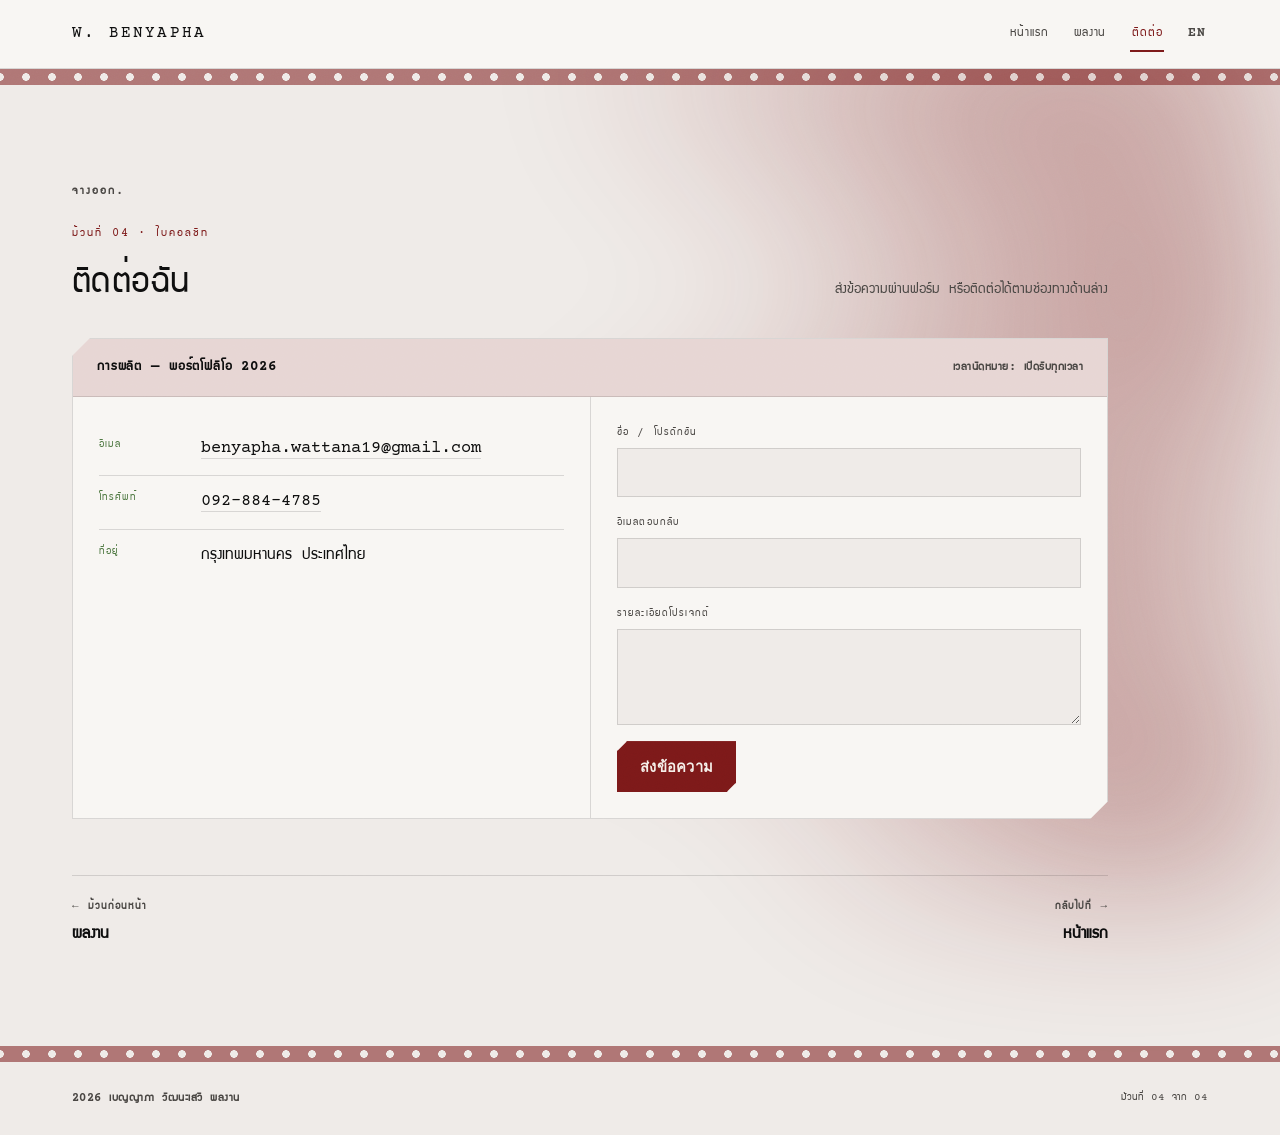
==== contact.html @ 62584064 "Initial commit: Benyapha portfolio site Static portfolio site with home, reel, portfolio, and contac" ====
<!DOCTYPE html>
<html lang="th">
<head>
<meta charset="UTF-8">
<meta name="viewport" content="width=device-width, initial-scale=1.0">
<title data-i18n="meta.title.contact">ติดต่อ — เบญญาภา วัฒนะเสวี</title>
<meta name="description" data-i18n="meta.desc.contact" content="ช่องทางติดต่อและฟอร์มส่งข้อความถึงเบญญาภา วัฒนะเสวี">
<link rel="preconnect" href="https://fonts.googleapis.com">
<link rel="preconnect" href="https://fonts.gstatic.com" crossorigin>
<link href="https://fonts.googleapis.com/css2?family=Yeseva+One&family=GFS+Didot&family=Courier+Prime:ital,wght@0,400;0,700;1,400&display=swap" rel="stylesheet">
<link rel="stylesheet" href="css/style.css?v=22">
</head>
<body data-page="contact">

<div class="grain"></div>

<div class="topbar">
  <a class="brand mono" href="index.html">W. Benyapha</a>
  <nav>
    <a href="index.html" data-nav="home" data-i18n="nav.home">หน้าแรก</a>
    <a href="portfolio.html" data-nav="portfolio" data-i18n="nav.portfolio">ผลงาน</a>
    <a href="contact.html" data-nav="contact" data-i18n="nav.contact">ติดต่อ</a>
    <button type="button" id="langToggle" class="lang-toggle mono" aria-label="Switch to English">EN</button>
  </nav>
</div>

<div class="shell">

  <div class="main">
    <div class="sprocket"></div>

    <section>
      <p class="slugline" data-i18n="slug.fadeOut">จางออก.</p>
      <div class="head-row reveal">
        <div>
          <span class="eyebrow" data-i18n="contact.eyebrow">ม้วนที่ 04 · ใบคอลชีท</span>
          <h2 data-i18n="contact.h2">ติดต่อฉัน</h2>
        </div>
        <p class="head-note" data-i18n="contact.note">ส่งข้อความผ่านฟอร์ม หรือติดต่อได้ตามช่องทางด้านล่าง</p>
      </div>

      <div class="callsheet reveal">
        <div class="callsheet-head">
          <strong data-i18n="contact.cs.production">การผลิต — พอร์ตโฟลิโอ 2026</strong>
          <span class="mono" data-i18n="contact.cs.callTime">เวลานัดหมาย: เปิดรับทุกเวลา</span>
        </div>
        <div class="callsheet-grid">
          <div class="cs-col">
            <dl>
              <div class="cs-row">
                <dt data-i18n="contact.cs.emailLabel">อีเมล</dt>
                <dd><a href="mailto:benyapha.wattana19@gmail.com">benyapha.wattana19@gmail.com</a></dd>
              </div>
              <div class="cs-row">
                <dt data-i18n="contact.cs.phoneLabel">โทรศัพท์</dt>
                <dd><a href="tel:0928844785">092-884-4785</a></dd>
              </div>
              <div class="cs-row">
                <dt data-i18n="contact.cs.locationLabel">ที่อยู่</dt>
                <dd data-i18n="contact.cs.locationValue">กรุงเทพมหานคร ประเทศไทย</dd>
              </div>
            </dl>
          </div>
          <div class="cs-col">
            <form action="mailto:benyapha.wattana19@gmail.com" method="post" enctype="text/plain">
              <div class="field">
                <label for="f-name" data-i18n="contact.form.name">ชื่อ / โปรดักชัน</label>
                <input id="f-name" name="name" type="text" required>
              </div>
              <div class="field">
                <label for="f-email" data-i18n="contact.form.email">อีเมลตอบกลับ</label>
                <input id="f-email" name="email" type="email" required>
              </div>
              <div class="field">
                <label for="f-msg" data-i18n="contact.form.details">รายละเอียดโปรเจกต์</label>
                <textarea id="f-msg" name="message" required></textarea>
              </div>
              <button class="btn btn-solid" type="submit" data-i18n="contact.form.submit">ส่งข้อความ</button>
            </form>
          </div>
        </div>
      </div>

      <nav class="pagenav reveal">
        <a class="prev" href="portfolio.html">
          <span class="dir mono" data-i18n="pagenav.prev">← ม้วนก่อนหน้า</span>
          <span class="pagenav-title" data-i18n="nav.portfolio">ผลงาน</span>
        </a>
        <a class="next" href="index.html">
          <span class="dir mono" data-i18n="pagenav.backTo">กลับไปที่ →</span>
          <span class="pagenav-title" data-i18n="nav.home">หน้าแรก</span>
        </a>
      </nav>
    </section>

    <div class="sprocket"></div>

    <footer>
      <span class="mono" data-i18n="footer.credit">2026 เบญญาภา วัฒนะเสวี ผลงาน</span>
      <span class="theme-note" data-i18n="contact.footer.roll">ม้วนที่ 04 จาก 04</span>
    </footer>
  </div>
</div>

<script src="js/main.js?v=27"></script>
</body>
</html>
---- css/style.css ----
/* ---------- reset / base ---------- */
*,*::before,*::after{box-sizing:border-box;margin:0;padding:0}
html{scroll-behavior:smooth}
@media (prefers-reduced-motion:reduce){html{scroll-behavior:auto}}

/* ---------- Thai display font ---------- */
@font-face{
  font-family:'Supermarket';
  src:url('../fonts/supermarket.ttf') format('truetype');
  font-weight:400; font-style:normal; font-display:swap;
  unicode-range:U+0E00-0E7F;
}

/* ---------- tokens ---------- */
:root{
  --paper:#efebe8; --paper-raised:#f8f6f3; --paper-line:rgba(27,27,27,.14);
  --text:#0e0e0e; --text-muted:#4a4744;
  --khaki:#7c7350; --red:#7d1919; --red-soft:rgba(125,25,25,.14); --on-accent:#f5efe9;
  --green:#4f7942; --green-soft:rgba(79,121,66,.14);
  --shadow: 0 1px 0 rgba(0,0,0,.06);
}

body{
  background:var(--paper); color:var(--text);
  font-family:'Courier Prime','Courier New',ui-monospace,monospace;
  font-size:17px; line-height:1.7;
  -webkit-font-smoothing:antialiased;
  overflow-x:hidden;
}
.mono{
  font-family:'Courier Prime','Courier New',ui-monospace,monospace;
  font-weight:700; letter-spacing:.04em;
}
h1,h2,h3,h4{
  font-family:'Yeseva One','Didot','GFS Didot','Bodoni MT','Playfair Display',serif;
  font-weight:400; text-wrap:balance; line-height:1.15; letter-spacing:.01em;
}
a{color:inherit}
img{max-width:100%;display:block}

/* Thai-language pages use the Supermarket display font throughout; the EN toggle keeps Didot/Courier Prime */
html[lang="th"] body,
html[lang="th"] .mono,
html[lang="th"] .slugline{
  font-family:'Supermarket','Courier Prime','Courier New',ui-monospace,monospace;
}
html[lang="th"] h1,
html[lang="th"] h2,
html[lang="th"] h3,
html[lang="th"] h4{
  font-family:'Supermarket','Didot','GFS Didot','Bodoni MT','Playfair Display',serif;
}

/* ---------- ambient background wash ---------- */
body::before{
  content:""; position:fixed; inset:0; z-index:-1; pointer-events:none;
  background:
    radial-gradient(38% 26% at 82% 6%, var(--red) 0%, transparent 100%),
    radial-gradient(34% 24% at 92% 34%, var(--red) 0%, transparent 100%),
    radial-gradient(38% 26% at 76% 62%, var(--red) 0%, transparent 100%),
    radial-gradient(30% 22% at 90% 88%, var(--red) 0%, transparent 100%);
  filter:blur(80px);
  opacity:.45;
}

/* ---------- film grain overlay ---------- */
.grain{
  position:fixed; inset:0; pointer-events:none; z-index:60; opacity:.05; mix-blend-mode:overlay;
  background-image:url("data:image/svg+xml;utf8,<svg xmlns='http://www.w3.org/2000/svg' width='120' height='120'><filter id='n'><feTurbulence type='fractalNoise' baseFrequency='0.9' numOctaves='2' stitchTiles='stitch'/></filter><rect width='100%25' height='100%25' filter='url(%23n)'/></svg>");
}

/* ---------- sprocket strip (divider) ---------- */
.sprocket{
  height:16px; background:var(--red);
  background-image:radial-gradient(circle, var(--paper) 3.6px, transparent 4px);
  background-size:26px 100%; background-position:13px center; background-repeat:repeat-x;
  opacity:.55;
}

/* ---------- layout shell ---------- */
.shell{display:flex; min-height:100vh}
.main{flex:1; min-width:0}

/* top bar — brand left, nav top-right, always visible */
.topbar{
  display:flex; align-items:center; justify-content:space-between; gap:16px;
  position:sticky; top:0; z-index:40; background:var(--paper-raised);
  border-bottom:1px solid var(--paper-line); padding:16px clamp(20px,6vw,72px);
}
.topbar .brand{
  font-family:'Yeseva One','Didot','GFS Didot','Bodoni MT','Playfair Display',serif;
  font-weight:400; letter-spacing:.14em; font-size:.98rem; text-transform:uppercase; text-decoration:none; color:var(--text);
}
.topbar nav{display:flex; gap:22px; flex-wrap:wrap; justify-content:flex-end}
.topbar nav a{
  font-size:.82rem; text-decoration:none; color:var(--text-muted); letter-spacing:.06em; text-transform:uppercase;
  padding:6px 2px; border-bottom:2px solid transparent; transition:color .2s, border-color .2s;
}
.topbar nav a.active,.topbar nav a:hover{color:var(--red); border-color:var(--red)}
.topbar nav .lang-toggle{
  font-size:.82rem; letter-spacing:.06em; text-transform:uppercase; color:var(--text-muted);
  background:none; border:none; border-bottom:2px solid transparent; padding:6px 2px;
  cursor:pointer; transition:color .2s, border-color .2s;
}
.topbar nav .lang-toggle:hover,.topbar nav .lang-toggle:focus-visible{color:var(--red); border-color:var(--red)}

@media (max-width:900px){
  .topbar{padding:12px 18px; gap:12px}
  .topbar nav{gap:16px}
  .topbar nav a{font-size:.78rem}
  .topbar nav .lang-toggle{font-size:.78rem}
}

section{padding:clamp(48px,8vw,96px) clamp(20px,6vw,72px); max-width:1180px}
.eyebrow{
  display:inline-flex; align-items:center; gap:8px; font-size:.75rem; letter-spacing:.16em;
  text-transform:uppercase; color:var(--red); margin-bottom:14px;
}
.eyebrow-lg{font-size:clamp(1.7rem,3.4vw,2.4rem); font-weight:700}
.slugline{
  font-family:'Courier Prime','Courier New',monospace; font-weight:700;
  font-size:.78rem; letter-spacing:.16em; text-transform:uppercase; color:var(--text-muted);
  margin-bottom:16px;
}

/* ---------- reveal ---------- */
.reveal{opacity:0; transform:translateY(18px); transition:opacity .6s ease, transform .6s ease}
.reveal.in{opacity:1; transform:none}
@media (prefers-reduced-motion:reduce){.reveal{opacity:1; transform:none; transition:none}}

/* ---------- hero / clapperboard ---------- */
.hero{padding-top:clamp(56px,10vw,110px)}
.hero-top{display:flex; flex-wrap:wrap; gap:10px; align-items:center; margin-bottom:28px}
.stripe{
  width:34px; height:14px; background:repeating-linear-gradient(115deg, var(--text) 0 8px, var(--paper) 8px 16px);
  opacity:.85;
}
.hero h1{font-size:clamp(2.5rem,6.4vw,4.6rem); letter-spacing:-.01em}
.hero h1 em{font-style:normal; color:var(--red)}
.hero-sub{max-width:52ch; color:var(--text-muted); margin-top:14px; font-size:1.08rem}

.slate{
  margin-top:44px; background:var(--paper-raised); border:1px solid var(--paper-line);
  clip-path:polygon(18px 0,100% 0,100% calc(100% - 18px),calc(100% - 18px) 100%,0 100%,0 18px);
  box-shadow:var(--shadow);
}
.slate-bar{
  display:flex; justify-content:space-between; align-items:center; gap:12px;
  padding:10px 20px; background:repeating-linear-gradient(115deg, var(--red) 0 14px, var(--text) 14px 28px);
}
.slate-bar span{
  background:var(--paper); color:var(--text); font-weight:800; font-size:.75rem; letter-spacing:.1em;
  padding:4px 10px; text-transform:uppercase;
}
.slate-fields{display:grid; grid-template-columns:repeat(3,1fr)}
.slate-field{padding:20px 24px; border-left:1px solid var(--paper-line)}
.slate-field:first-child{border-left:none}
@media (max-width:720px){
  .slate-fields{grid-template-columns:1fr}
  .slate-field{border-left:none; border-top:1px solid var(--paper-line)}
  .slate-field:first-child{border-top:none}
}
.slate-field dt{font-size:.68rem; letter-spacing:.14em; text-transform:uppercase; color:var(--red); margin-bottom:6px}
.slate-field dd{font-weight:700; font-size:1.02rem}
.slate-field dd.mono{font-weight:400; font-size:.92rem; color:var(--text-muted)}

.skills{display:flex; flex-wrap:wrap; gap:8px; margin-top:20px}
.skills span{
  font-size:.74rem; letter-spacing:.05em; padding:6px 12px; border:1px solid var(--paper-line);
  color:var(--text-muted); background:var(--paper-raised);
}

.cta-row{display:flex; gap:14px; margin-top:32px; flex-wrap:wrap}
.btn{
  display:inline-flex; align-items:center; gap:8px; padding:13px 22px; font-weight:700; font-size:.92rem;
  text-decoration:none; letter-spacing:.02em; border:1px solid var(--text);
  clip-path:polygon(10px 0,100% 0,100% calc(100% - 10px),calc(100% - 10px) 100%,0 100%,0 10px);
  transition:transform .15s ease;
}
.btn:hover{transform:translateY(-2px)}
.btn-solid{background:var(--red); border-color:var(--red); color:var(--on-accent)}
.btn-ghost{background:transparent; color:var(--text)}

/* ---------- section heads ---------- */
.head-row{display:flex; justify-content:space-between; align-items:flex-end; gap:20px; flex-wrap:wrap; margin-bottom:36px}
.head-row h2{font-size:clamp(1.7rem,3.4vw,2.4rem)}
.showreel-title{font-size:clamp(2.4rem,6vw,4rem)}
.head-note{color:var(--text-muted); font-size:.92rem; max-width:36ch}
.subhead{margin-bottom:20px}
.subhead h3{font-size:clamp(1.15rem,2vw,1.5rem)}

/* ---------- showreel ---------- */
.reel-featured{
  position:relative; display:flex; align-items:stretch;
  background:var(--paper-raised);
  border:1px solid var(--paper-line);
  clip-path:polygon(18px 0,100% 0,100% calc(100% - 18px),calc(100% - 18px) 100%,0 100%,0 18px);
  overflow:hidden; margin-bottom:36px; cursor:pointer; transition:border-color .2s ease;
}
.reel-featured:hover,.reel-featured:focus-visible{border-color:var(--red)}
.reel-featured:focus-visible{outline:2px solid var(--red); outline-offset:2px}
.reel-featured-poster{position:relative; flex:none; width:clamp(150px,26vw,260px); aspect-ratio:2/3; overflow:hidden; background:var(--paper-line)}
.reel-featured-img{width:100%; height:100%; object-fit:cover; transition:transform .35s ease}
.reel-featured:hover .reel-featured-img{transform:scale(1.035)}
.reel-featured-info{
  position:relative; flex:1; display:flex; flex-direction:column; justify-content:center;
  gap:10px; padding:clamp(22px,4vw,44px);
}
.reel-featured-eyebrow{color:var(--red); font-size:.72rem; letter-spacing:.2em}
.reel-featured-info h3{font-size:clamp(1.5rem,3.6vw,2.5rem)}
.reel-featured-role{font-size:.78rem; letter-spacing:.03em; color:var(--text-muted)}
.watch-badge{display:inline-flex; align-items:center; gap:10px; font-size:.72rem; letter-spacing:.14em; color:var(--red); margin-top:6px}
.watch-badge-icon{
  width:30px; height:30px; border-radius:50%; border:2px solid var(--red); flex:none;
  display:flex; align-items:center; justify-content:center; transition:background .2s ease;
}
.watch-badge-icon::after{content:""; width:0; height:0; border-style:solid; border-width:7px 0 7px 11px; border-color:transparent transparent transparent var(--red); margin-left:2px}
.reel-featured:hover .watch-badge-icon,.reel-featured:focus-visible .watch-badge-icon{background:var(--red)}
.reel-featured:hover .watch-badge-icon::after,.reel-featured:focus-visible .watch-badge-icon::after{border-left-color:var(--on-accent)}
@media (max-width:560px){.reel-featured{flex-direction:column}.reel-featured-poster{width:100%; aspect-ratio:3/2}}

.reel-grid{display:grid; grid-template-columns:repeat(auto-fill,minmax(200px,1fr)); gap:24px 20px}
.reel-card{
  border:1px solid var(--paper-line); background:var(--paper-raised);
  clip-path:polygon(14px 0,100% 0,100% calc(100% - 14px),calc(100% - 14px) 100%,0 100%,0 14px);
  overflow:hidden; transition:transform .2s ease, border-color .2s ease; cursor:pointer;
}
.reel-card:hover{transform:translateY(-4px); border-color:var(--red)}
.reel-card:focus-visible{outline:2px solid var(--red); outline-offset:2px}
.reel-thumb{
  aspect-ratio:2/3; position:relative; background:var(--paper-line);
}
.reel-thumb-img{position:absolute; inset:0; width:100%; height:100%; object-fit:cover}
.reel-thumb i{position:absolute; inset:0; display:flex; align-items:center; justify-content:center}
.reel-thumb i::before{content:""; width:0; height:0; border-style:solid; border-width:10px 0 10px 16px; border-color:transparent transparent transparent var(--khaki)}
.reel-thumb .dur{position:absolute; right:8px; bottom:8px; font-size:.7rem; background:var(--text); color:var(--paper); padding:2px 6px}
.reel-thumb .play-icon{
  position:absolute; inset:0; display:flex; align-items:center; justify-content:center;
  background:rgba(0,0,0,0); transition:background .2s ease;
}
.reel-thumb .play-icon::before{
  content:""; width:44px; height:44px; border-radius:50%; background:var(--red);
  clip-path:polygon(35% 24%, 78% 50%, 35% 76%); opacity:0; transform:scale(.8);
  transition:opacity .2s ease, transform .2s ease; box-shadow:0 0 0 6px rgba(0,0,0,.15);
}
.reel-card:hover .play-icon,.reel-card:focus-visible .play-icon{background:rgba(0,0,0,.2)}
.reel-card:hover .play-icon::before,.reel-card:focus-visible .play-icon::before{opacity:1; transform:scale(1)}
.reel-body{padding:14px 16px 18px}
.reel-tag{font-size:.66rem; letter-spacing:.08em; text-transform:uppercase; color:var(--green); line-height:1.5; display:block}
.reel-body h4{font-size:1.2rem; margin-top:6px; font-weight:400}

/* ---------- portfolio / contact sheet ---------- */
.sheet{display:grid; grid-template-columns:repeat(auto-fill,minmax(180px,1fr)); gap:14px}
.frame{
  position:relative; aspect-ratio:4/5; border:1px solid var(--paper-line); overflow:hidden; background:var(--paper-raised);
  cursor:pointer;
}
.frame:focus-visible{outline:2px solid var(--red); outline-offset:2px}
.frame .swatch{position:absolute; inset:0}
.frame img.swatch{width:100%; height:100%; object-fit:cover}
.frame .num{position:absolute; top:8px; left:8px; font-size:.66rem; color:var(--text-muted); background:var(--paper); padding:1px 5px}
.frame .cap{
  position:absolute; inset:auto 0 0 0; padding:9px 10px; font-size:.76rem; background:linear-gradient(0deg, rgba(0,0,0,.55), transparent);
  color:#fff; opacity:0; transition:opacity .2s ease;
}
.frame:hover .cap{opacity:1}
.frame.pick::after{
  content:""; position:absolute; inset:8%; border:3px solid var(--red); border-radius:50%;
  opacity:.85; transform:rotate(-6deg);
}
.frame.pick .num::before{content:"✓ "; color:var(--red)}
.frame .play{
  position:absolute; inset:0; display:flex; align-items:center; justify-content:center;
  background:rgba(0,0,0,0); transition:background .2s ease;
}
.frame .play::before{
  content:""; width:44px; height:44px; border-radius:50%; background:var(--red);
  clip-path:polygon(35% 24%, 78% 50%, 35% 76%); background-size:16px; opacity:0; transform:scale(.8);
  transition:opacity .2s ease, transform .2s ease;
  box-shadow:0 0 0 6px rgba(0,0,0,.15);
}
.frame:hover .play,.frame:focus-visible .play{background:rgba(0,0,0,.2)}
.frame:hover .play::before,.frame:focus-visible .play::before{opacity:1; transform:scale(1)}

/* ---------- homepage showreel embed ---------- */
.showreel-video{
  aspect-ratio:16/9; background:#000; border:1px solid var(--paper-line);
}
.showreel-video video{width:100%; height:100%; display:block}

/* ---------- image lightbox ---------- */
.zoomable{cursor:zoom-in}
.image-modal-overlay{
  position:fixed; inset:0; background:rgba(0,0,0,.88); z-index:999;
  display:none; overflow-y:auto; padding:64px 20px 40px;
}
.image-modal-overlay.open{display:block}
.image-modal{max-width:1000px; margin:0 auto}
.image-modal img{width:100%; display:block; background:var(--paper)}
.image-modal-close{
  position:fixed; top:16px; right:16px; z-index:1000;
  background:var(--paper-raised); border:1px solid var(--paper-line); color:var(--text);
  padding:8px 16px; font-size:.78rem; letter-spacing:.06em; cursor:pointer;
}
.image-modal-close:hover{border-color:var(--red); color:var(--red)}

/* ---------- certificates ---------- */
.cert-grid{display:grid; grid-template-columns:1fr; gap:32px}
.cert-card{border:1px solid var(--paper-line); background:var(--paper-raised); padding:16px; box-shadow:var(--shadow)}
.cert-card img{width:100%; display:block; border:1px solid var(--paper-line); object-fit:contain; background:var(--paper)}
.cert-card figcaption{margin-top:10px; font-size:.85rem; color:var(--text-muted); line-height:1.6}
.cert-card figcaption strong{color:var(--red); font-weight:700}
.cert-card figcaption ul{margin:8px 0 0; padding-left:18px}
.cert-card figcaption li{margin-bottom:4px}

/* ---------- graphic design gallery (masonry) ---------- */
.graphic-row{display:flex; flex-direction:column; gap:14px; margin-bottom:14px}
.graphic-row img{
  width:100%; aspect-ratio:16/9; object-fit:cover; display:block;
  border:1px solid var(--paper-line); background:var(--paper-raised);
}

.graphic-gallery{column-count:2; column-gap:14px}
@media (min-width:640px){ .graphic-gallery{column-count:3} }
@media (min-width:1000px){ .graphic-gallery{column-count:4} }
.graphic-gallery img{
  width:100%; display:block; margin-bottom:14px; border:1px solid var(--paper-line);
  background:var(--paper-raised); break-inside:avoid;
}

/* ---------- video modal / lightbox ---------- */
.video-modal-overlay{
  position:fixed; inset:0; background:rgba(10,9,6,.82); display:none; align-items:center; justify-content:center;
  padding:24px; z-index:999;
}
.video-modal-overlay.open{display:flex}
body.modal-open{overflow:hidden}
.video-modal{
  position:relative; width:100%; max-width:900px; background:var(--paper); border:1px solid var(--paper-line);
}
.video-modal-close{
  position:absolute; top:-38px; right:0; background:none; border:1px solid var(--paper-line); color:var(--text);
  padding:6px 12px; font-size:.72rem; letter-spacing:.06em; cursor:pointer; background:var(--paper);
}
.video-modal-close:hover{border-color:var(--red); color:var(--red)}
.video-modal-body{position:relative; aspect-ratio:16/9; background:#000}
.video-modal-body iframe,.video-modal-body video{position:absolute; inset:0; width:100%; height:100%; border:0}
.video-modal-empty{
  position:absolute; inset:0; display:flex; align-items:center; justify-content:center;
  color:var(--text-muted); font-size:.85rem;
}
.video-modal-caption{padding:10px 14px 4px; font-size:.76rem; color:var(--text-muted); border-top:1px solid var(--paper-line)}
.video-modal-link{display:block; padding:0 14px 12px; font-size:.72rem; color:var(--red)}
.video-modal-link:hover{text-decoration:underline}
.video-modal-gallery{padding:4px 14px 16px; max-height:260px; overflow-y:auto}
.video-modal-gallery-title{
  font-size:.66rem; letter-spacing:.12em; color:var(--text-muted);
  display:flex; align-items:center; gap:8px; margin-bottom:8px;
}
.video-modal-gallery-title::after{content:""; flex:1; height:1px; background:var(--paper-line)}
.video-modal-gallery-grid{display:grid; grid-template-columns:repeat(auto-fill,minmax(90px,1fr)); gap:8px}
.video-modal-gallery-grid img{
  width:100%; aspect-ratio:1/1; object-fit:cover; border:1px solid var(--paper-line);
  cursor:pointer; transition:opacity .15s ease;
}
.video-modal-gallery-grid img:hover{opacity:.8}

/* ---------- work detail page ---------- */
.work-back{display:inline-flex; align-items:center; gap:6px; font-size:.72rem; letter-spacing:.06em; color:var(--text-muted); text-decoration:none; margin-bottom:24px}
.work-back:hover{color:var(--red)}
.work-video{max-width:900px; margin-bottom:10px}
.work-link{display:inline-block; margin:0 0 28px; font-size:.72rem; color:var(--red)}
.work-link:hover{text-decoration:underline}
.work-award{max-width:640px; margin-bottom:36px}
.work-award-label{
  display:block; font-size:1.3rem; font-weight:700; letter-spacing:.06em;
  text-transform:uppercase; color:var(--red); margin-bottom:10px;
}
.work-award-title{font-weight:700; font-size:1.05rem; margin-bottom:4px}
.work-award-sub{color:var(--text-muted); font-size:.76rem; margin-bottom:12px}
.work-award-desc{color:var(--text-muted); font-size:.92rem}
.work-gallery{max-width:900px}
.work-gallery-title{
  font-size:.66rem; letter-spacing:.12em; color:var(--text-muted);
  display:flex; align-items:center; gap:8px; margin-bottom:10px;
}
.work-gallery-title::after{content:""; flex:1; height:1px; background:var(--paper-line)}
.work-gallery-grid{column-count:2; column-gap:10px}
@media (min-width:640px){ .work-gallery-grid{column-count:3} }
@media (min-width:1000px){ .work-gallery-grid{column-count:4} }
.work-gallery-grid img{width:100%; display:block; margin-bottom:10px; border:1px solid var(--paper-line); break-inside:avoid}

/* ---------- call sheet / contact ---------- */
.callsheet{
  border:1px solid var(--paper-line); background:var(--paper-raised);
  clip-path:polygon(18px 0,100% 0,100% calc(100% - 18px),calc(100% - 18px) 100%,0 100%,0 18px);
}
.callsheet-head{
  display:flex; justify-content:space-between; align-items:center; padding:16px 24px;
  border-bottom:1px solid var(--paper-line); background:var(--red-soft);
}
.callsheet-head .mono{font-size:.76rem; color:var(--text-muted)}
.callsheet-head strong{font-size:.9rem; letter-spacing:.06em; text-transform:uppercase}
.callsheet-grid{display:grid; grid-template-columns:1fr 1fr; gap:0}
@media (max-width:720px){.callsheet-grid{grid-template-columns:1fr}}
.cs-col{padding:26px}
.cs-col + .cs-col{border-left:1px solid var(--paper-line)}
@media (max-width:720px){.cs-col + .cs-col{border-left:none; border-top:1px solid var(--paper-line)}}
.cs-row{display:flex; gap:14px; padding:12px 0; border-top:1px solid var(--paper-line)}
.cs-row:first-child{border-top:none}
.cs-row dt{width:88px; flex:none; font-size:.7rem; letter-spacing:.1em; text-transform:uppercase; color:var(--green)}
.cs-row dd a{text-decoration:none; border-bottom:1px solid var(--paper-line)}
.cs-row dd a:hover{border-color:var(--red); color:var(--red)}

.field{display:flex; flex-direction:column; gap:6px; margin-bottom:16px}
.field label{font-size:.7rem; letter-spacing:.1em; text-transform:uppercase; color:var(--text-muted)}
.field input,.field textarea{
  background:var(--paper); border:1px solid var(--paper-line); color:var(--text);
  padding:11px 12px; font:inherit; font-size:.95rem;
}
.field input:focus,.field textarea:focus{outline:2px solid var(--red); outline-offset:1px}
.field textarea{resize:vertical; min-height:96px}

footer{
  padding:26px clamp(20px,6vw,72px); display:flex; justify-content:space-between; flex-wrap:wrap; gap:10px;
  color:var(--text-muted); font-size:.78rem;
}
.theme-note{color:var(--text-muted); font-size:.7rem}

/* ---------- about me ---------- */
.about-grid{
  display:grid; grid-template-columns:220px 1fr; gap:20px 36px;
  grid-template-areas:
    "photo    bio"
    "software skills"
    "edu      skills";
}
.about-photo{
  grid-area:photo;
  width:100%; padding:10px 10px 24px; border:1px solid var(--paper-line); background:var(--paper-raised);
  clip-path:polygon(16px 0,100% 0,100% calc(100% - 16px),calc(100% - 16px) 100%,0 100%,0 16px);
  box-shadow:var(--shadow);
}
.about-photo img{width:100%; aspect-ratio:174/353; object-fit:cover; object-position:top; display:block; border:1px solid var(--paper-line)}
.about-software{
  grid-area:software;
  border:2px solid var(--red); background:var(--paper-raised);
  clip-path:polygon(16px 0,100% 0,100% calc(100% - 16px),calc(100% - 16px) 100%,0 100%,0 16px);
  box-shadow:var(--shadow); overflow:hidden;
}
.about-software-row{display:flex; flex-wrap:wrap; gap:14px; padding:18px 20px}
.about-software-row img{width:34px; height:34px; object-fit:contain; display:block}
.about-bio{grid-area:bio; align-self:center; color:var(--text-muted); font-size:1rem; line-height:1.65; max-width:62ch}
.about-bio p{text-align:left; word-break:normal; overflow-wrap:normal; text-indent:2em; text-wrap:pretty}
.about-bio p+p{margin-top:.85em}
.about-bio strong{color:var(--red); font-weight:700}
.about-bio .nowrap{white-space:nowrap}
.about-edu{
  grid-area:edu; display:flex; flex-direction:column;
  max-width:62ch; border:2px solid var(--red); background:var(--paper-raised);
  clip-path:polygon(16px 0,100% 0,100% calc(100% - 16px),calc(100% - 16px) 100%,0 100%,0 16px);
  box-shadow:var(--shadow); overflow:hidden;
}
.about-edu-bar{
  padding:10px 20px;
  background:repeating-linear-gradient(115deg, var(--red) 0 14px, var(--on-accent) 14px 28px);
}
.about-edu-label{
  display:inline-block; background:var(--paper); color:var(--text); font-weight:800; font-size:.85rem; letter-spacing:.1em;
  text-transform:uppercase; padding:4px 10px;
}
.about-edu-body{padding:18px 24px; color:var(--text-muted); font-size:.92rem; line-height:1.7}
.about-skills-box{
  grid-area:skills; display:flex; flex-direction:column;
  max-width:62ch; border:2px solid var(--red); background:var(--paper-raised);
  clip-path:polygon(16px 0,100% 0,100% calc(100% - 16px),calc(100% - 16px) 100%,0 100%,0 16px);
  box-shadow:var(--shadow); overflow:hidden;
}
.about-skills-list{padding:18px 24px; margin:0; list-style:none; display:flex; flex-direction:column; gap:12px}
.about-skills-list li{position:relative; padding-left:20px; color:var(--text-muted); font-size:.92rem; line-height:1.6}
.about-skills-list li::before{content:"—"; position:absolute; left:0; color:var(--red); font-weight:700}
.about-skills-list li strong{color:var(--text); font-weight:700}
@media (max-width:640px){
  .about-grid{
    grid-template-columns:1fr; justify-items:center; text-align:center;
    grid-template-areas:"photo" "bio" "software" "skills" "edu";
  }
  .about-photo{max-width:220px; width:100%}
  .about-software,.about-edu,.about-skills-box{width:100%}
  .about-software-row{justify-content:center}
  .about-skills-list li{text-align:left}
}

/* ---------- prev / next page nav ---------- */
.pagenav{
  display:flex; justify-content:space-between; gap:16px; margin-top:56px; padding-top:22px;
  border-top:1px solid var(--paper-line); flex-wrap:wrap;
}
.pagenav a{display:flex; flex-direction:column; gap:4px; text-decoration:none; color:var(--text); max-width:260px}
.pagenav a:hover .pagenav-title{color:var(--red)}
.pagenav .dir{font-size:.68rem; letter-spacing:.1em; text-transform:uppercase; color:var(--text-muted)}
.pagenav-title{font-weight:700; transition:color .2s ease}
.pagenav .next{margin-left:auto; text-align:right; align-items:flex-end}
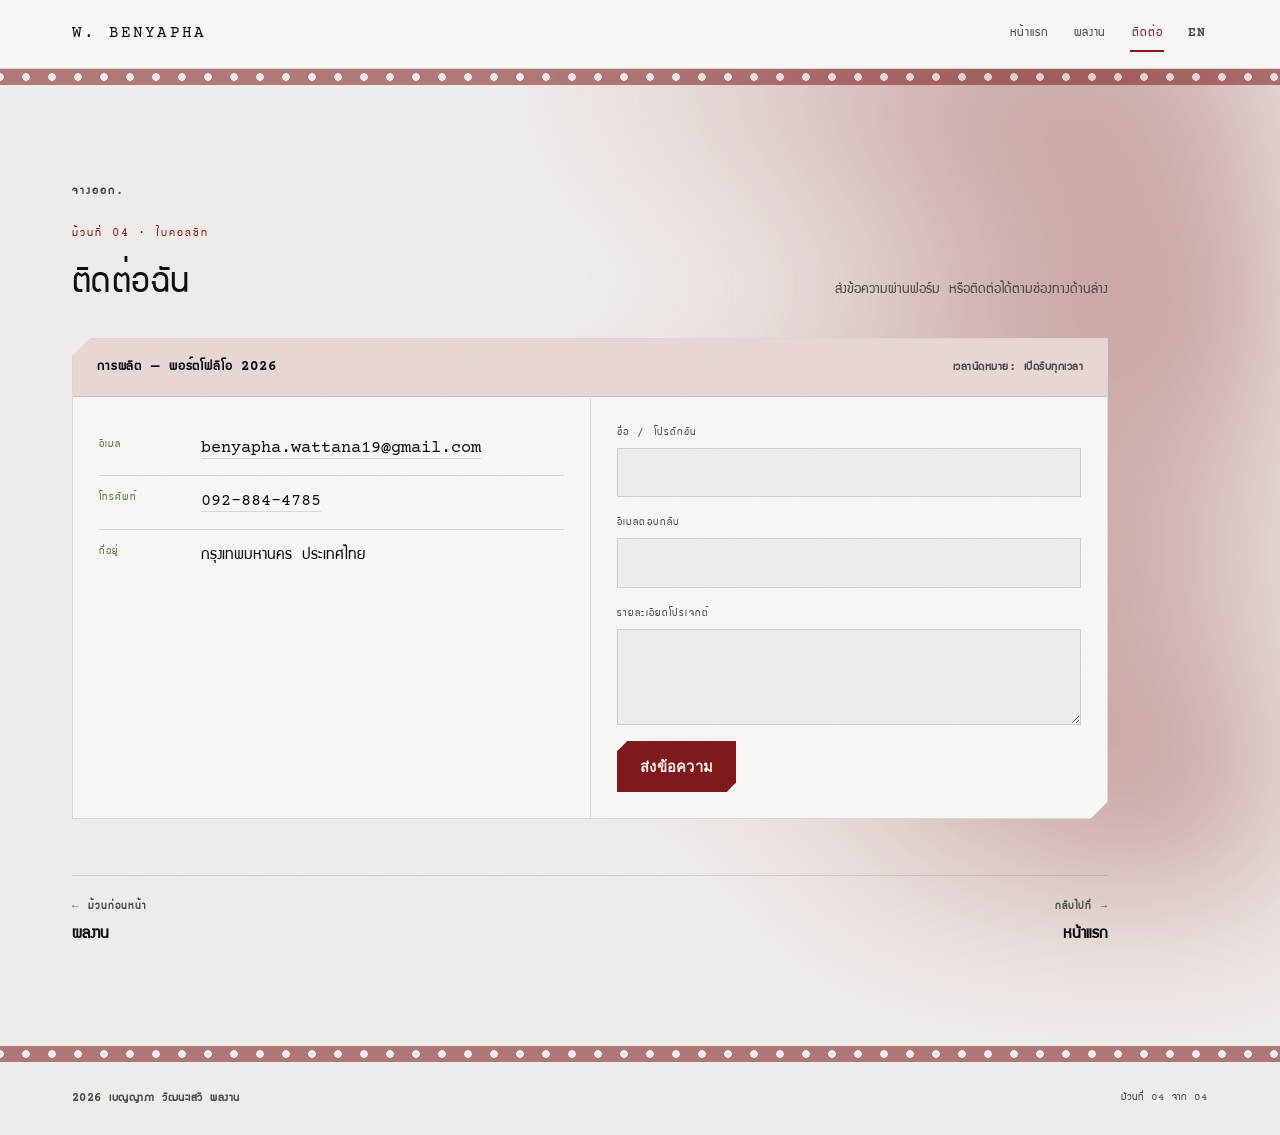
==== commit 9a6fb4aa: "Optimize images and add lazy-loading for faster mobile performance Resize/recompress the 44 personal" ====
--- a/contact.html
+++ b/contact.html
@@ -8,7 +8,7 @@
 <link rel="preconnect" href="https://fonts.googleapis.com">
 <link rel="preconnect" href="https://fonts.gstatic.com" crossorigin>
 <link href="https://fonts.googleapis.com/css2?family=Yeseva+One&family=GFS+Didot&family=Courier+Prime:ital,wght@0,400;0,700;1,400&display=swap" rel="stylesheet">
-<link rel="stylesheet" href="css/style.css?v=22">
+<link rel="stylesheet" href="css/style.css?v=23">
 </head>
 <body data-page="contact">
 
--- a/css/style.css
+++ b/css/style.css
@@ -61,6 +61,8 @@
     radial-gradient(30% 22% at 90% 88%, var(--red) 0%, transparent 100%);
   filter:blur(80px);
   opacity:.45;
+  transform:translateZ(0);
+  will-change:transform;
 }
 
 /* ---------- film grain overlay ---------- */
